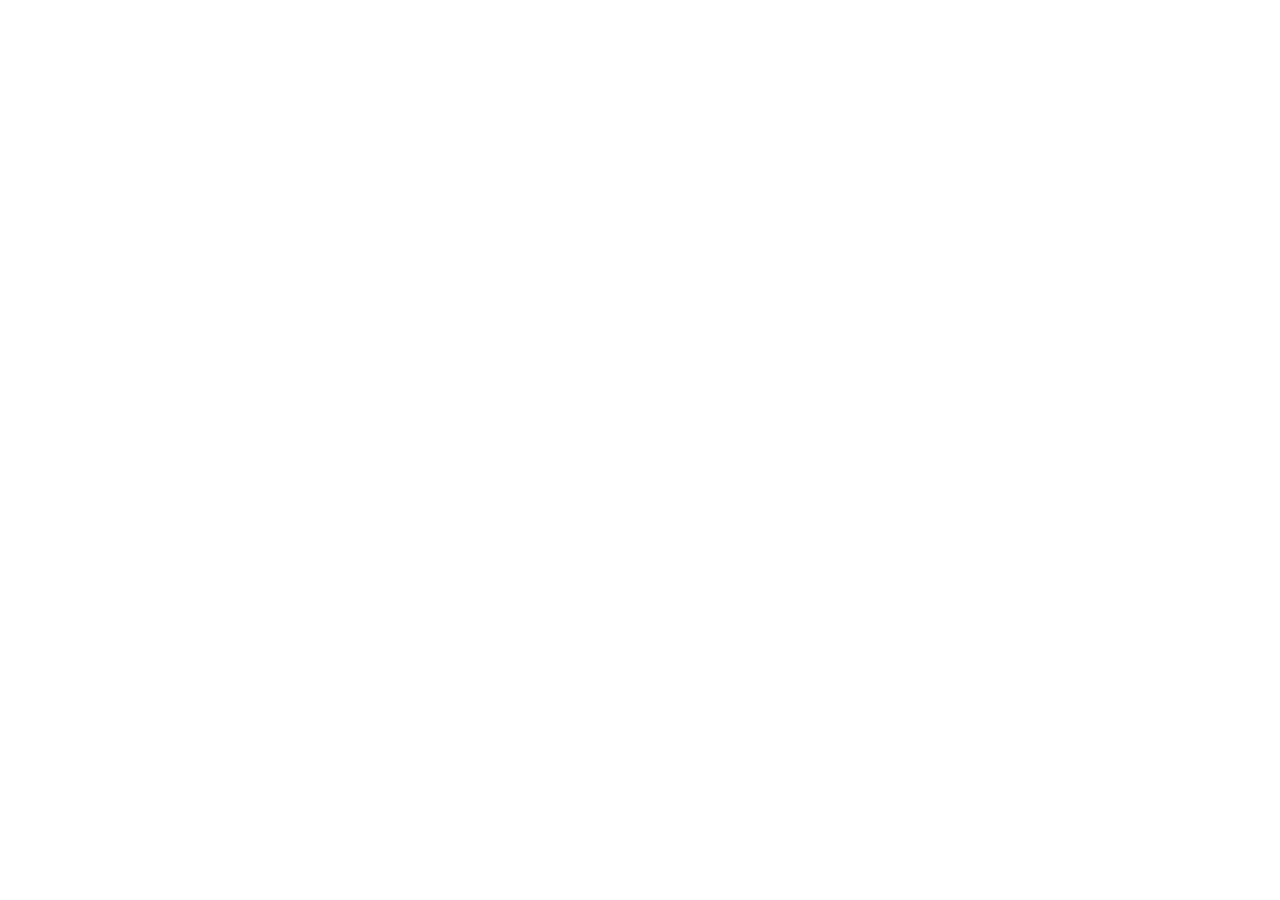
==== minesweeper/index.html @ b5eb649c "init: start task minesweeper" ====
<!DOCTYPE html>
<html lang="en">
<head>
  <meta charset="UTF-8">
  <meta http-equiv="X-UA-Compatible" content="IE=edge">
  <meta name="viewport" content="width=device-width, initial-scale=1.0">
  <title>Minesweeper</title>
  <link rel="stylesheet" href="style.css">
</head>
<body>
  
</body>
</html>
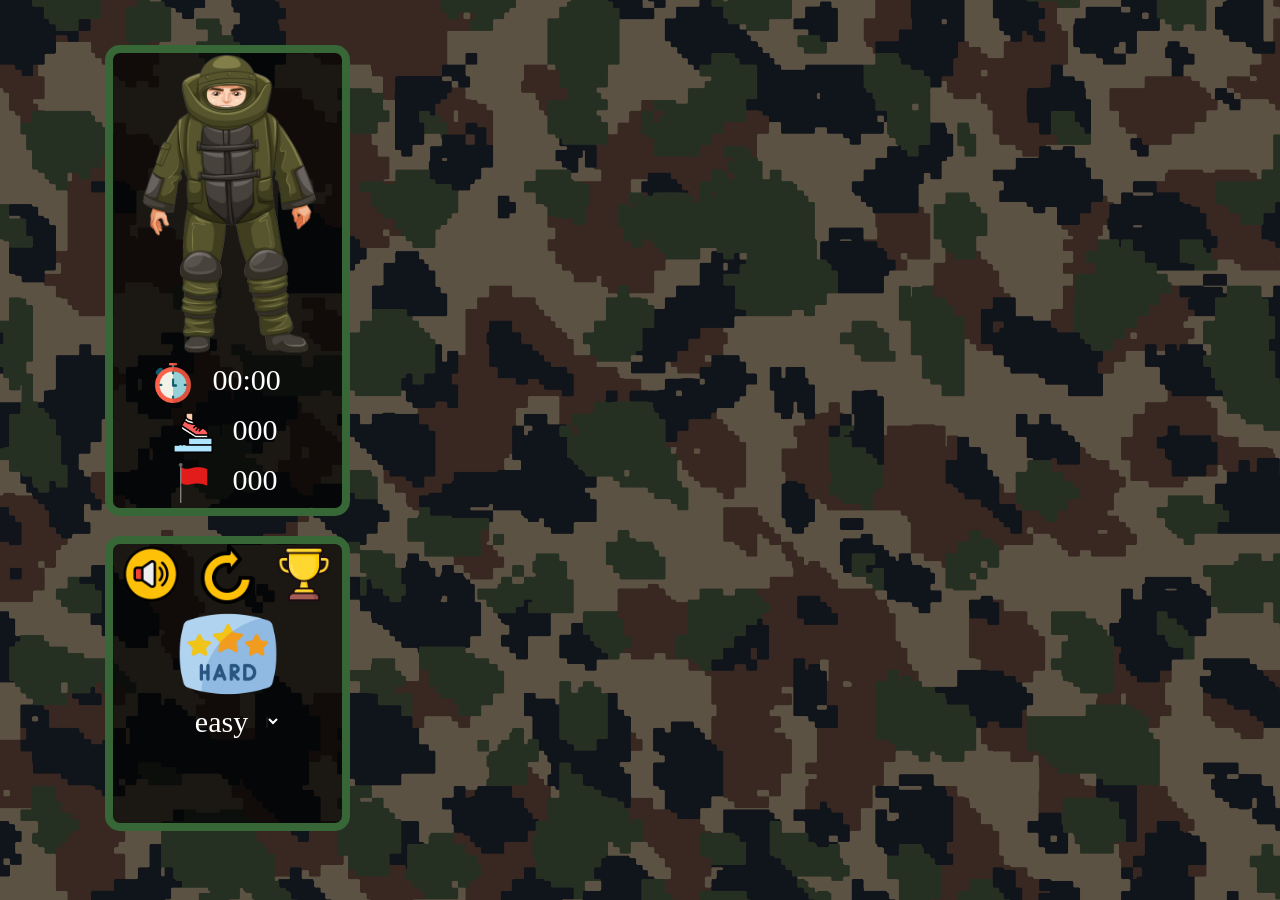
==== commit 584059cb: "feat: add adaptive inerface and style" ====
--- a/minesweeper/index.html
+++ b/minesweeper/index.html
@@ -5,9 +5,10 @@
   <meta http-equiv="X-UA-Compatible" content="IE=edge">
   <meta name="viewport" content="width=device-width, initial-scale=1.0">
   <title>Minesweeper</title>
-  <link rel="stylesheet" href="style.css">
+  <link rel="stylesheet" href="./assets/styles/style.css">
+  <link rel="shortcut icon" href="./assets/img/ico/bomb.ico" type="image/x-icon">
 </head>
 <body>
-  
+  <script src="./index.js"></script>
 </body>
 </html>
--- a/minesweeper/assets/styles/style.css
+++ b/minesweeper/assets/styles/style.css
@@ -0,0 +1,286 @@
+@font-face {
+  font-family: "Righteous", cursive;
+  src: url(/minesweeper/assets/fonts/Righteous-Regular.ttf);
+}
+* {
+  box-sizing: border-box;
+  margin: 0;
+  padding: 0;
+  border: none;
+}
+
+body {
+  height: 100vh;
+  width: 100vw;
+  background-image: url(/minesweeper/assets/img/jpg/digital_styled_camo_pattern_design_1307.jpg);
+  background-size: cover;
+  background-color: rgba(0, 0, 0, 0.4156862745);
+  background-blend-mode: color;
+  padding-top: 30px;
+}
+
+.wrapper {
+  width: 100%;
+  max-width: 1100px;
+  margin: 0 auto;
+}
+
+.main {
+  margin: 15px;
+  display: flex;
+  flex-direction: row;
+}
+@media (width < 815px) {
+  .main {
+    flex-direction: column-reverse;
+  }
+}
+
+.aside {
+  width: 245px;
+  display: flex;
+  flex-direction: column;
+  justify-content: space-around;
+}
+@media (width < 815px) {
+  .aside {
+    flex-direction: row;
+    width: 100%;
+    flex-wrap: wrap;
+    justify-content: center;
+    margin-top: 20px;
+  }
+}
+
+.players-statistic {
+  display: flex;
+  flex-direction: column;
+  align-items: center;
+  background-color: rgba(0, 0, 0, 0.7);
+  border: 8px solid rgb(55, 102, 55);
+  border-radius: 15px;
+  overflow: hidden;
+}
+@media (width < 815px) {
+  .players-statistic {
+    flex-direction: row;
+    flex-wrap: wrap;
+    justify-content: center;
+  }
+}
+.players-statistic__avatar {
+  background-image: url(/minesweeper/assets/img/png/soldier.png);
+  background-size: contain;
+  background-repeat: no-repeat;
+  width: 100%;
+  height: 305px;
+  background-position: center;
+}
+@media (width < 815px) {
+  .players-statistic__avatar {
+    display: none;
+  }
+}
+.players-statistic__timer {
+  margin: 5px;
+}
+.players-statistic__steps {
+  margin: 5px;
+}
+.players-statistic__mines {
+  margin: 5px;
+}
+
+.timer {
+  width: 150px;
+  display: flex;
+  flex-direction: row;
+}
+.timer__icon {
+  background-image: url(/minesweeper/assets/img/png/chronometer.png);
+  background-size: contain;
+  background-repeat: no-repeat;
+  width: 40px;
+  height: 40px;
+  margin-right: 20px;
+}
+.timer__time-value {
+  font-family: "Righteous", cursive;
+  font-size: 30px;
+  color: white;
+}
+
+.steps {
+  width: 110px;
+  display: flex;
+  flex-direction: row;
+}
+.steps__icon {
+  background-image: url(/minesweeper/assets/img/png/step.png);
+  background-size: contain;
+  background-repeat: no-repeat;
+  width: 40px;
+  height: 40px;
+  margin-right: 20px;
+}
+.steps__quanuty {
+  font-family: "Righteous", cursive;
+  font-size: 30px;
+  color: white;
+}
+
+.mines {
+  width: 110px;
+  display: flex;
+  flex-direction: row;
+}
+.mines__icon {
+  background-image: url(/minesweeper/assets/img/png/red-flag.png);
+  background-size: contain;
+  background-repeat: no-repeat;
+  width: 40px;
+  height: 40px;
+  margin-right: 20px;
+}
+.mines__quanuty {
+  font-family: "Righteous", cursive;
+  font-size: 30px;
+  color: white;
+}
+
+.control-panel {
+  background-color: rgba(0, 0, 0, 0.7);
+  border: 8px solid rgb(55, 102, 55);
+  border-radius: 15px;
+  overflow: hidden;
+  margin: 20px 0 0 0;
+}
+@media (width < 815px) {
+  .control-panel {
+    margin: 0;
+  }
+}
+.control-panel__buttons {
+  display: flex;
+  flex-direction: row;
+  justify-content: space-around;
+}
+.control-panel__sound-button {
+  background-image: url(/minesweeper/assets/img/png/sound.png);
+  background-size: contain;
+  background-repeat: no-repeat;
+  width: 60px;
+  height: 60px;
+}
+.control-panel__new-game-button {
+  background-image: url(/minesweeper/assets/img/png/reload.png);
+  background-size: contain;
+  background-repeat: no-repeat;
+  width: 60px;
+  height: 60px;
+}
+.control-panel__record-button {
+  background-image: url(/minesweeper/assets/img/png/trophy.png);
+  background-size: contain;
+  background-repeat: no-repeat;
+  width: 60px;
+  height: 60px;
+}
+
+.level {
+  display: flex;
+  flex-direction: column;
+  align-items: center;
+}
+.level__img {
+  background-image: url(/minesweeper/assets/img/png/hard.png);
+  background-size: contain;
+  background-repeat: no-repeat;
+  width: 100px;
+  height: 100px;
+}
+@media (width < 815px) {
+  .level__img {
+    display: none;
+  }
+}
+.level__selector {
+  font-family: "Righteous", cursive;
+  font-size: 30px;
+  color: white;
+  background: none;
+  outline: none;
+  text-align: center;
+}
+.level__item {
+  font-family: "Righteous", cursive;
+  font-size: 30px;
+  color: black;
+}
+.level__input-width {
+  width: 85%;
+  font-family: "Righteous", cursive;
+  font-size: 20px;
+  color: black;
+  margin-bottom: 5px;
+  outline: none;
+  text-align: center;
+  border-radius: 10px;
+  visibility: hidden;
+}
+.level__input-width_active {
+  visibility: visible;
+}
+.level__input-mines {
+  width: 85%;
+  font-family: "Righteous", cursive;
+  font-size: 20px;
+  color: black;
+  margin-bottom: 5px;
+  outline: none;
+  text-align: center;
+  border-radius: 10px;
+  visibility: hidden;
+}
+.level__input-mines_active {
+  visibility: visible;
+}
+.level__button {
+  width: 45%;
+  font-family: "Righteous", cursive;
+  font-size: 20px;
+  color: rgb(255, 255, 255);
+  background-color: #f29c1f;
+  margin-bottom: 5px;
+  outline: none;
+  border-radius: 10px;
+  visibility: hidden;
+}
+.level__button_active {
+  visibility: visible;
+}
+
+.field {
+  background-image: url(/minesweeper/assets/img/jpg/grass.jpg);
+  background-size: cover;
+  background-repeat: no-repeat;
+  display: flex;
+  flex-direction: row;
+  flex-wrap: wrap;
+  margin: auto;
+  -o-border-image: url(/minesweeper/assets/img/jpg/danger\ tape.jpg) 68/15px round;
+     border-image: url(/minesweeper/assets/img/jpg/danger\ tape.jpg) 68/15px round;
+  padding: 25px;
+  max-width: 800px;
+  max-height: 800px;
+}
+@media (width < 815px) {
+  .field {
+    -o-border-image: none;
+       border-image: none;
+    padding: 0;
+  }
+}
+.field__cell {
+  border: 2px solid black;
+}
